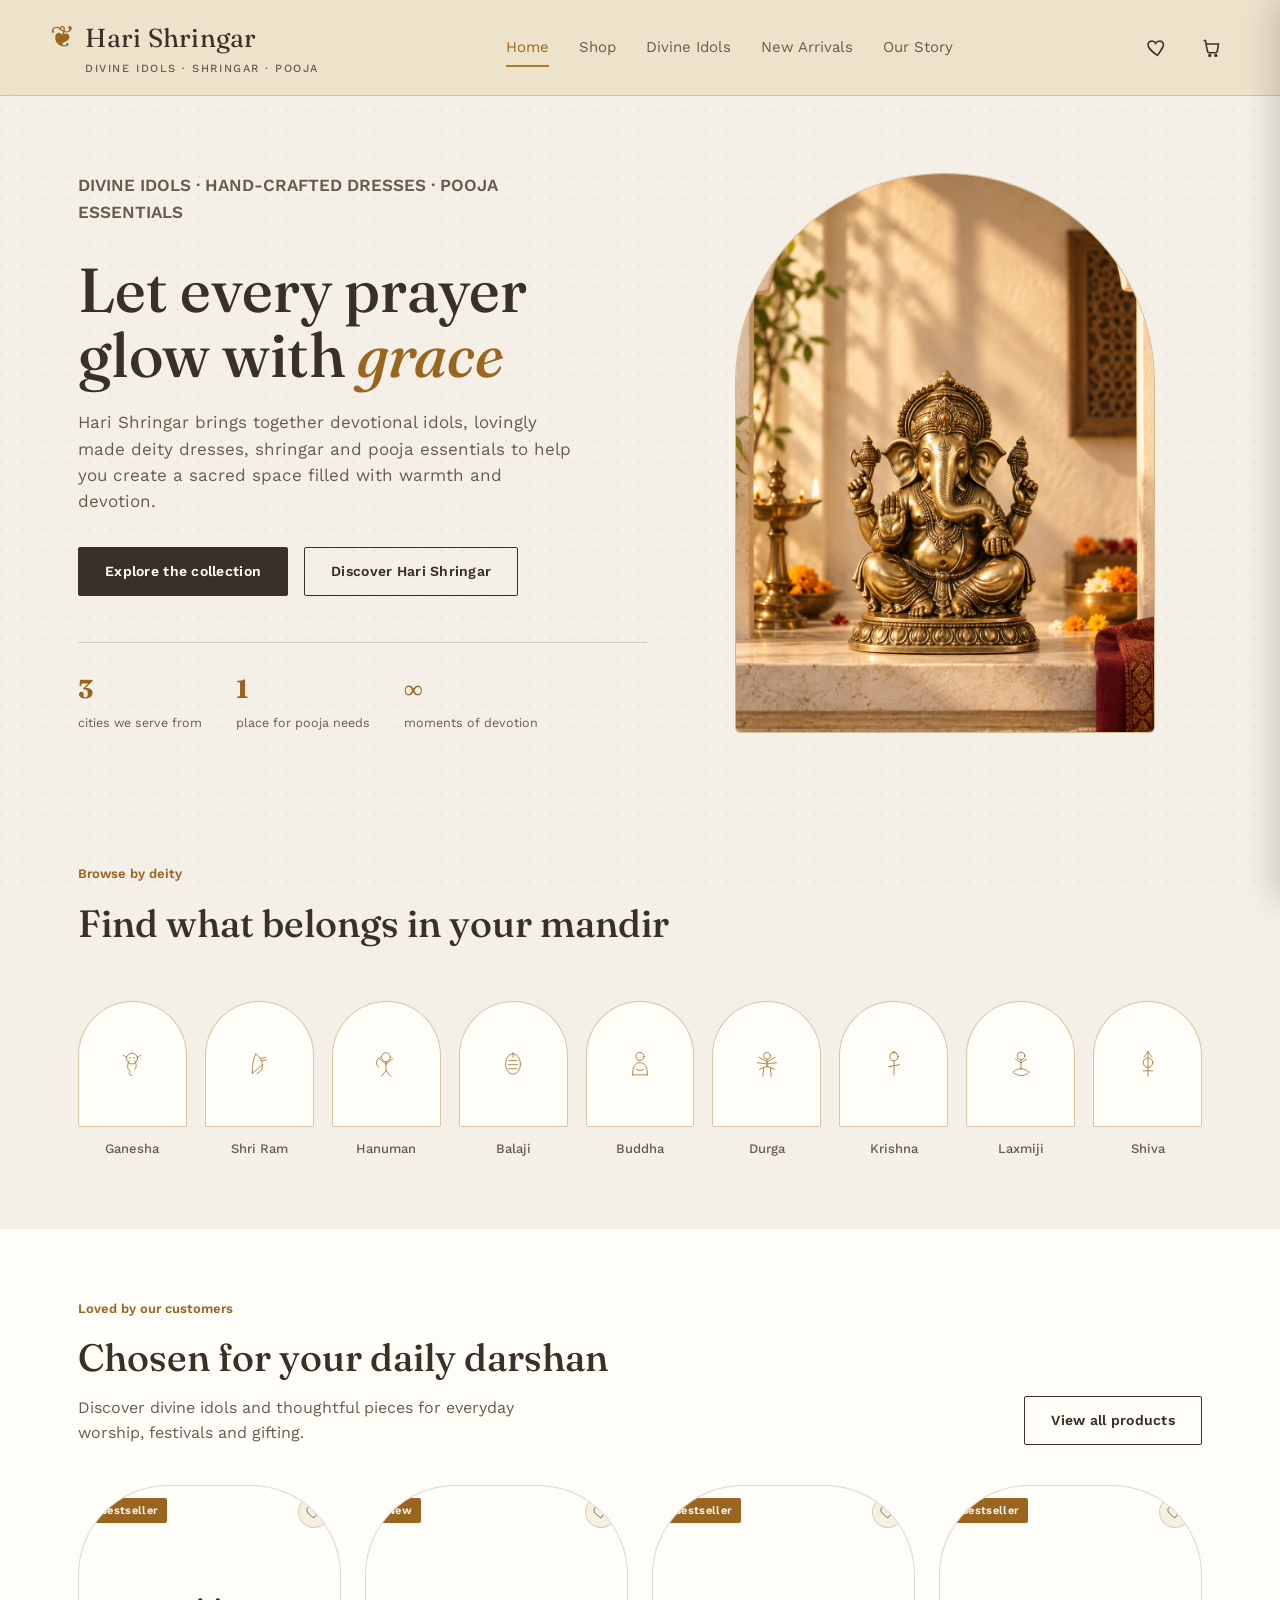
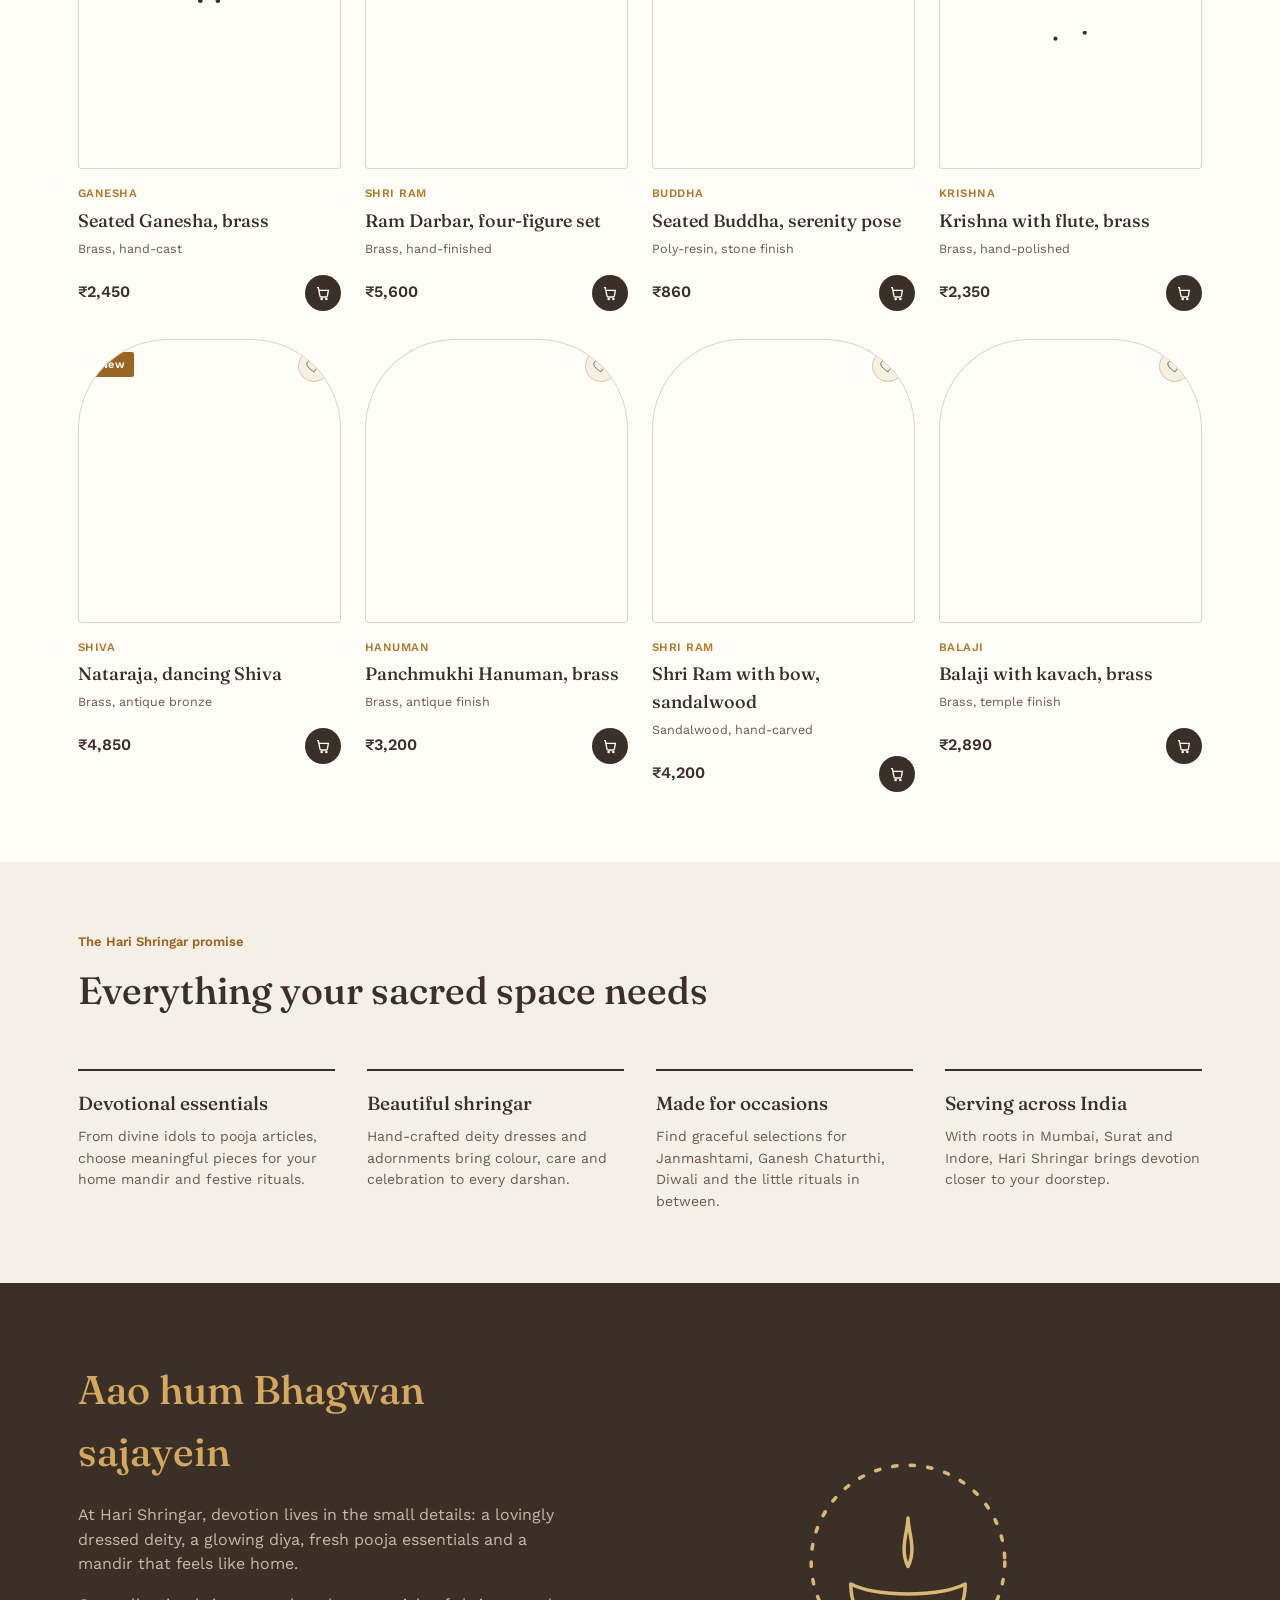
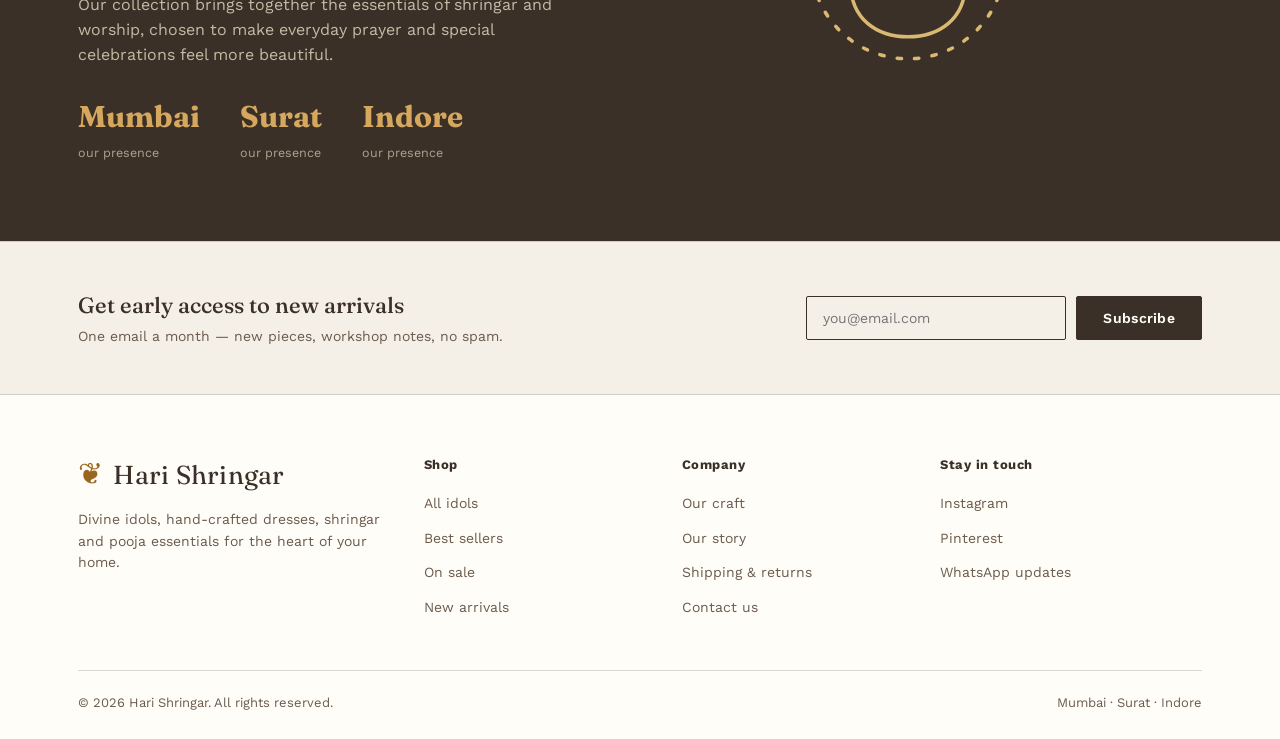
==== index.html @ 825d3992 "Launch Hari Shringar storefront" ====
<!DOCTYPE html>
<html lang="en">
<head>
<meta charset="UTF-8">
<meta name="viewport" content="width=device-width, initial-scale=1">
<title>Hari Shringar — Divine Idols, Dresses & Pooja Essentials</title>
<meta name="description" content="Hari Shringar offers divine idols, handcrafted deity dresses, shringar and pooja essentials for your sacred space.">
<link rel="preconnect" href="https://fonts.googleapis.com">
<link rel="preconnect" href="https://fonts.gstatic.com" crossorigin>
<link href="https://fonts.googleapis.com/css2?family=Fraunces:ital,opsz,wght@0,9..144,400;0,9..144,500;0,9..144,600;1,9..144,500&family=Work+Sans:wght@400;500;600&display=swap" rel="stylesheet">
<link rel="stylesheet" href="style.css">
</head>
<body>

<header class="site-header">
  <div class="wrap header-row">
    <a href="index.html" class="brand">
      <span class="brand-mark">❦</span>
      <span>Hari Shringar<small>DIVINE IDOLS · SHRINGAR · POOJA</small></span>
    </a>
    <nav class="main-nav">
      <a href="index.html" class="active">Home</a>
      <a href="shop.html">Shop</a>
      <a href="shop.html?filter=bestsellers">Divine Idols</a>
      <a href="shop.html?filter=new">New Arrivals</a>
      <a href="#story">Our Story</a>
    </nav>
    <div class="header-actions">
      <button class="icon-btn" aria-label="Wishlist">
        <svg viewBox="0 0 24 24" fill="none" stroke="currentColor" stroke-width="1.8"><path d="M12 21s-7.5-4.9-10-9.3C0.2 8 2 4.5 5.6 4.5c2 0 3.6 1.1 4.4 2.7C10.8 5.6 12.4 4.5 14.4 4.5 18 4.5 19.8 8 18 11.7 15.5 16.1 12 21 12 21z"/></svg>
      </button>
      <button class="icon-btn" id="cartBtn" aria-label="Cart">
        <svg viewBox="0 0 24 24" fill="none" stroke="currentColor" stroke-width="1.8"><path d="M3 4h2l2.4 12.4a2 2 0 0 0 2 1.6h7.2a2 2 0 0 0 2-1.6L20 8H6"/><circle cx="10" cy="21" r="1"/><circle cx="17" cy="21" r="1"/></svg>
        <span class="badge" data-cart-count>0</span>
      </button>
      <button class="nav-toggle" id="navToggle" aria-label="Menu"><span></span><span></span><span></span></button>
    </div>
  </div>
</header>

<section class="hero">
  <div class="wrap">
    <div>
      <p class="hero-eyebrow">DIVINE IDOLS · HAND-CRAFTED DRESSES · POOJA ESSENTIALS</p>
      <h1>Let every prayer glow with <em>grace</em></h1>
      <p>Hari Shringar brings together devotional idols, lovingly made deity dresses, shringar and pooja essentials to help you create a sacred space filled with warmth and devotion.</p>
      <div class="hero-cta">
        <a href="shop.html" class="btn">Explore the collection</a>
        <a href="#story" class="btn btn-outline">Discover Hari Shringar</a>
      </div>
      <div class="hero-stats">
        <div><strong>3</strong><span>cities we serve from</span></div>
        <div><strong>1</strong><span>place for pooja needs</span></div>
        <div><strong>∞</strong><span>moments of devotion</span></div>
      </div>
    </div>
    <div class="hero-art">
      <div class="arch-frame">
        <img src="assets/hari-shringar-ganesha-hero.png" alt="Handcrafted brass Ganesha idol in a sunlit prayer space">
      </div>
    </div>
  </div>
</section>

<section class="section">
  <div class="wrap">
    <div class="section-head">
      <div>
        <span class="kicker">Browse by deity</span>
        <h2>Find what belongs in your mandir</h2>
      </div>
    </div>
    <div class="cat-rail" id="catRail"></div>
  </div>
</section>

<section class="section alt">
  <div class="wrap">
    <div class="section-head">
      <div>
        <span class="kicker">Loved by our customers</span>
        <h2>Chosen for your daily darshan</h2>
        <p>Discover divine idols and thoughtful pieces for everyday worship, festivals and gifting.</p>
      </div>
      <a href="shop.html" class="btn btn-outline">View all products</a>
    </div>
    <div class="product-grid" id="featuredGrid"></div>
  </div>
</section>

<section class="section">
  <div class="wrap">
    <div class="section-head">
      <div>
        <span class="kicker">The Hari Shringar promise</span>
        <h2>Everything your sacred space needs</h2>
      </div>
    </div>
    <div class="why-grid">
      <div class="why-item">
        <h3>Devotional essentials</h3>
        <p>From divine idols to pooja articles, choose meaningful pieces for your home mandir and festive rituals.</p>
      </div>
      <div class="why-item">
        <h3>Beautiful shringar</h3>
        <p>Hand-crafted deity dresses and adornments bring colour, care and celebration to every darshan.</p>
      </div>
      <div class="why-item">
        <h3>Made for occasions</h3>
        <p>Find graceful selections for Janmashtami, Ganesh Chaturthi, Diwali and the little rituals in between.</p>
      </div>
      <div class="why-item">
        <h3>Serving across India</h3>
        <p>With roots in Mumbai, Surat and Indore, Hari Shringar brings devotion closer to your doorstep.</p>
      </div>
    </div>
  </div>
</section>

<section class="story-band" id="story">
  <div class="wrap">
    <div>
      <h2>Aao hum Bhagwan sajayein</h2>
      <p>At Hari Shringar, devotion lives in the small details: a lovingly dressed deity, a glowing diya, fresh pooja essentials and a mandir that feels like home.</p>
      <p>Our collection brings together the essentials of shringar and worship, chosen to make everyday prayer and special celebrations feel more beautiful.</p>
      <div class="story-figures">
        <div><strong>Mumbai</strong><span>our presence</span></div>
        <div><strong>Surat</strong><span>our presence</span></div>
        <div><strong>Indore</strong><span>our presence</span></div>
      </div>
    </div>
    <div class="story-art">
      <svg viewBox="0 0 100 100" fill="none" stroke="#D9B871" stroke-width="1.6" stroke-linecap="round" stroke-linejoin="round">
        <path d="M24 60 C24 76 36 84 50 84 C64 84 76 76 76 60 C64 66 36 66 24 60 Z"/>
        <path d="M50 52 C46 44 50 36 50 30 C50 36 54 44 50 52 Z"/>
        <circle cx="50" cy="50" r="44" stroke-dasharray="2 6"/>
      </svg>
    </div>
  </div>
</section>

<section class="newsletter">
  <div class="wrap">
    <div>
      <h3>Get early access to new arrivals</h3>
      <p>One email a month — new pieces, workshop notes, no spam.</p>
    </div>
    <form onsubmit="event.preventDefault(); showToast('Thanks — you are on the list.'); this.reset();">
      <input type="email" required placeholder="you@email.com">
      <button class="btn" type="submit">Subscribe</button>
    </form>
  </div>
</section>

<footer class="site-footer">
  <div class="wrap">
    <div class="footer-grid">
      <div class="footer-brand">
        <div class="brand"><span class="brand-mark">❦</span><span>Hari Shringar</span></div>
        <p>Divine idols, hand-crafted dresses, shringar and pooja essentials for the heart of your home.</p>
      </div>
      <div>
        <h4>Shop</h4>
        <ul>
          <li><a href="shop.html">All idols</a></li>
          <li><a href="shop.html?filter=bestsellers">Best sellers</a></li>
          <li><a href="shop.html?filter=sale">On sale</a></li>
          <li><a href="shop.html?filter=new">New arrivals</a></li>
        </ul>
      </div>
      <div>
        <h4>Company</h4>
        <ul>
          <li><a href="#story">Our craft</a></li>
          <li><a href="#story">Our story</a></li>
          <li><a href="#">Shipping & returns</a></li>
          <li><a href="#">Contact us</a></li>
        </ul>
      </div>
      <div>
        <h4>Stay in touch</h4>
        <ul>
          <li><a href="#">Instagram</a></li>
          <li><a href="#">Pinterest</a></li>
          <li><a href="#">WhatsApp updates</a></li>
        </ul>
      </div>
    </div>
    <div class="footer-bottom">
      <span>© 2026 Hari Shringar. All rights reserved.</span>
      <span>Mumbai · Surat · Indore</span>
    </div>
  </div>
</footer>

<div class="overlay" id="overlay"></div>
<aside class="cart-drawer" id="cartDrawer">
  <div class="cart-head">
    <h3>Your cart</h3>
    <button class="cart-close" id="cartCloseBtn">×</button>
  </div>
  <div class="cart-items" id="cartItems"></div>
  <div class="cart-foot" id="cartFoot" style="display:none;">
    <div class="cart-subtotal"><span>Subtotal</span><strong id="cartSubtotal">₹0</strong></div>
    <a href="shop.html" class="btn btn-full">Checkout</a>
  </div>
</aside>
<div class="toast" id="toast"></div>

<script src="data.js"></script>
<script src="cart.js"></script>
<script>
  document.getElementById("catRail").innerHTML = CATEGORIES.map(c => `
    <a class="cat-tile" href="shop.html?cat=${c.slug}">
      <div class="cat-arch">${iconFor(c.slug)}</div>
      <span>${c.name}</span>
    </a>`).join("");

  const featured = PRODUCTS.filter(p => p.tag === "Bestseller" || p.tag === "New").concat(
    PRODUCTS.filter(p => !p.tag)
  ).slice(0, 8);

  document.getElementById("featuredGrid").innerHTML = featured.map(p => `
    <div class="product-card">
      <div class="product-media">
        ${p.tag ? `<span class="product-tag">${p.tag}</span>` : ""}
        <button class="wish-btn" onclick="toggleWishlist(${p.id}, this)">
          <svg viewBox="0 0 24 24"><path d="M12 21s-7.5-4.9-10-9.3C0.2 8 2 4.5 5.6 4.5c2 0 3.6 1.1 4.4 2.7C10.8 5.6 12.4 4.5 14.4 4.5 18 4.5 19.8 8 18 11.7 15.5 16.1 12 21 12 21z"/></svg>
        </button>
        ${iconFor(p.cat)}
      </div>
      <div class="product-info">
        <span class="product-cat">${catName(p.cat)}</span>
        <h3 class="product-title">${p.name}</h3>
        <span class="product-material">${p.material}</span>
        <div class="product-bottom">
          <div><span class="price-now">${formatINR(p.price)}</span>${p.old ? `<span class="price-old">${formatINR(p.old)}</span>` : ""}</div>
          <button class="add-btn" onclick="addToCart(${p.id})" aria-label="Add to cart">
            <svg viewBox="0 0 24 24" fill="none" stroke="currentColor" stroke-width="2"><path d="M3 4h2l2.4 12.4a2 2 0 0 0 2 1.6h7.2a2 2 0 0 0 2-1.6L20 8H6"/><circle cx="10" cy="21" r="1"/><circle cx="17" cy="21" r="1"/></svg>
          </button>
        </div>
      </div>
    </div>`).join("");
</script>
</body>
</html>
---- style.css ----
/* ============================================================
   Hari Shringar — Divine Idols, Shringar & Pooja Essentials
   Design tokens
   ============================================================ */
:root{
  --ivory: #F4EFE7;
  --ivory-card: #FFFDF8;
  --ink: #3B3027;
  --ink-soft: #6B5B4D;
  --oxblood: #9A651F;
  --oxblood-dark: #704612;
  --gold: #B17A2A;
  --gold-light: #D5A85E;
  --line: rgba(36,21,18,0.16);
  --line-gold: rgba(173,128,56,0.45);

  --font-display: "Fraunces", "Iowan Old Style", serif;
  --font-body: "Work Sans", "Segoe UI", sans-serif;

  --container: 1180px;
}

*{ box-sizing: border-box; }
html{ scroll-behavior: smooth; }

body{
  margin:0;
  background: var(--ivory);
  color: var(--ink);
  font-family: var(--font-body);
  font-size: 16px;
  line-height: 1.55;
  -webkit-font-smoothing: antialiased;
}

img{ max-width:100%; display:block; }
a{ color: inherit; text-decoration:none; }
ul{ list-style:none; margin:0; padding:0; }
button{ font-family: inherit; cursor:pointer; }

.wrap{
  max-width: var(--container);
  margin: 0 auto;
  padding: 0 28px;
}

/* ---------- texture ---------- */
body::before{
  content:"";
  position:fixed; inset:0;
  pointer-events:none;
  opacity:0.05;
  z-index:0;
  background-image: radial-gradient(circle at 1px 1px, var(--ink) 1px, transparent 0);
  background-size: 22px 22px;
}

/* ============================================================
   Header
   ============================================================ */
.site-header{
  position: sticky; top:0; z-index:50;
  background: rgba(236,225,200,0.92);
  backdrop-filter: blur(6px);
  border-bottom: 1px solid var(--line);
}
.header-row{
  display:flex; align-items:center; justify-content:space-between;
  padding: 18px 0;
  gap: 24px;
}
.brand{
  display:flex; align-items:baseline; gap:10px;
  font-family: var(--font-display);
  font-size: 26px;
  letter-spacing: 0.01em;
}
.brand .brand-mark{
  color: var(--oxblood);
  font-size: 30px;
  line-height: 1;
}
.brand small{
  font-family: var(--font-body);
  font-size: 11px;
  letter-spacing: 0.14em;
  color: var(--ink-soft);
  font-weight: 500;
  display:block;
  margin-top: 2px;
}

.main-nav{ display:flex; gap: 30px; }
.main-nav a{
  font-size: 15px;
  color: var(--ink-soft);
  position:relative;
  padding: 4px 0;
  transition: color .2s ease;
}
.main-nav a:hover, .main-nav a.active{ color: var(--oxblood); }
.main-nav a.active::after{
  content:"";
  position:absolute; left:0; right:0; bottom:-4px;
  height:2px; background: var(--gold);
}

.header-actions{ display:flex; align-items:center; gap: 18px; }
.icon-btn{
  background:none; border:none; color:var(--ink);
  display:flex; align-items:center; justify-content:center;
  width:36px; height:36px; position:relative;
}
.icon-btn svg{ width:21px; height:21px; }
.badge{
  position:absolute; top:-2px; right:-4px;
  background: var(--oxblood); color: var(--ivory-card);
  font-size: 10px; font-weight:600;
  min-width:16px; height:16px; border-radius:50%;
  display:flex; align-items:center; justify-content:center;
  padding: 0 3px;
}

.nav-toggle{ display:none; background:none; border:1px solid var(--line); border-radius:4px; width:38px; height:34px; }
.nav-toggle span{ display:block; width:18px; height:2px; background:var(--ink); margin:4px auto; }

/* ============================================================
   Buttons
   ============================================================ */
.btn{
  display:inline-flex; align-items:center; gap:10px;
  padding: 13px 26px;
  font-size: 14px; font-weight:600;
  letter-spacing: 0.02em;
  border: 1px solid var(--ink);
  background: var(--ink);
  color: var(--ivory-card);
  border-radius: 2px;
  transition: transform .18s ease, background .2s ease, color .2s ease, border-color .2s ease;
}
.btn:hover{ background: var(--oxblood); border-color: var(--oxblood); transform: translateY(-1px); }
.btn.btn-outline{
  background: transparent; color: var(--ink); border-color: var(--ink);
}
.btn.btn-outline:hover{ background: var(--ink); color: var(--ivory-card); }
.btn.btn-gold{
  background: var(--oxblood); border-color: var(--oxblood); color: var(--ivory-card);
}
.btn.btn-gold:hover{ background: var(--oxblood-dark); border-color: var(--oxblood-dark); }
.btn.btn-small{ padding: 9px 16px; font-size: 12.5px; }
.btn.btn-full{ width:100%; justify-content:center; }

/* ============================================================
   Hero
   ============================================================ */
.hero{
  position:relative;
  padding: 76px 0 60px;
  overflow:hidden;
}
.hero .wrap{
  display:grid;
  grid-template-columns: 1.05fr 0.95fr;
  gap: 40px;
  align-items:center;
}
.hero-eyebrow{
  font-family: var(--font-body);
  font-size: 13px;
  color: var(--oxblood);
  font-weight:600;
  margin: 0 0 18px;
}
.hero h1{
  font-family: var(--font-display);
  font-size: clamp(38px, 5vw, 62px);
  line-height: 1.05;
  font-weight: 500;
  margin: 0 0 22px;
  max-width: 13ch;
}
.hero h1 em{
  font-style: italic;
  color: var(--oxblood);
}
.hero p{
  max-width: 46ch;
  color: var(--ink-soft);
  font-size: 17px;
  margin: 0 0 32px;
}
.hero-cta{ display:flex; gap:16px; align-items:center; flex-wrap:wrap; }
.hero-stats{
  display:flex; gap: 34px;
  margin-top: 46px;
  padding-top: 26px;
  border-top: 1px solid var(--line);
}
.hero-stats div strong{
  display:block; font-family: var(--font-display); font-size:26px; color:var(--oxblood);
}
.hero-stats div span{ font-size: 12.5px; color: var(--ink-soft); }

.hero-art{ position:relative; display:flex; justify-content:center; }
.arch-frame{
  width: 100%; max-width: 420px;
  aspect-ratio: 3/4;
  border-radius: 220px 220px 6px 6px;
  border: 1px solid var(--line-gold);
  background: linear-gradient(180deg, #F6EEDC 0%, #EEDFBF 100%);
  display:flex; align-items:flex-end; justify-content:center;
  padding: 0;
  position:relative;
  overflow:hidden;
}
.arch-frame img{ width:100%; height:100%; object-fit:cover; object-position:center; }

/* ============================================================
   Section heading
   ============================================================ */
.section{ padding: 70px 0; }
.section.alt{ background: var(--ivory-card); }
.section-head{
  display:flex; justify-content:space-between; align-items:flex-end;
  gap: 24px; margin-bottom: 40px;
}
.section-head h2{
  font-family: var(--font-display);
  font-size: clamp(28px, 3vw, 38px);
  font-weight:500;
  margin: 0 0 8px;
}
.section-head p{ color: var(--ink-soft); margin:0; max-width: 46ch; }
.section-head .kicker{
  font-size:13px; color:var(--oxblood); font-weight:600; margin-bottom:10px; display:block;
}

/* ============================================================
   Category rail
   ============================================================ */
.cat-rail{
  display:grid;
  grid-template-columns: repeat(9, minmax(96px,1fr));
  gap: 18px;
}
.cat-tile{
  display:flex; flex-direction:column; align-items:center; gap:12px;
  text-align:center;
}
.cat-tile .cat-arch{
  width:100%; aspect-ratio: 1/1.15;
  border-radius: 100px 100px 4px 4px;
  background: var(--ivory-card);
  border: 1px solid var(--line-gold);
  display:flex; align-items:center; justify-content:center;
  transition: border-color .2s ease, transform .2s ease;
}
.cat-tile svg{ width:34px; height:34px; stroke: var(--oxblood); }
.cat-tile:hover .cat-arch{ border-color: var(--oxblood); transform: translateY(-3px); }
.cat-tile span{ font-size: 13px; color: var(--ink-soft); font-weight:500; }

/* ============================================================
   Product grid & cards
   ============================================================ */
.product-grid{
  display:grid;
  grid-template-columns: repeat(4, 1fr);
  gap: 28px 24px;
}
.product-card{
  position:relative;
  display:flex; flex-direction:column;
}
.product-media{
  position:relative;
  aspect-ratio: 1/1.08;
  background: var(--ivory-card);
  border: 1px solid var(--line);
  border-radius: 90px 90px 4px 4px;
  display:flex; align-items:center; justify-content:center;
  overflow:hidden;
  margin-bottom: 16px;
}
.product-media svg{ width:56%; height:56%; }
.product-tag{
  position:absolute; top:12px; left:12px;
  background: var(--oxblood); color: var(--ivory-card);
  font-size: 11px; font-weight:600; letter-spacing:.03em;
  padding: 4px 9px; border-radius:2px;
}
.wish-btn{
  position:absolute; top:10px; right:10px;
  width:32px; height:32px; border-radius:50%;
  background: rgba(246,239,222,0.92);
  border:1px solid var(--line);
  display:flex; align-items:center; justify-content:center;
}
.wish-btn svg{ width:16px; height:16px; stroke:var(--ink); fill:none; transition: fill .2s ease, stroke .2s ease; }
.wish-btn.active svg{ fill: var(--oxblood); stroke: var(--oxblood); }

.product-info{ display:flex; flex-direction:column; gap:4px; flex:1; }
.product-cat{ font-size:11.5px; color: var(--gold); font-weight:600; letter-spacing:.04em; text-transform:uppercase; }
.product-title{ font-family: var(--font-display); font-size:18px; font-weight:500; margin:0; }
.product-material{ font-size: 12.5px; color: var(--ink-soft); }
.product-bottom{
  display:flex; align-items:center; justify-content:space-between;
  margin-top: 12px;
}
.price-now{ font-weight:600; font-size:16px; }
.price-old{ text-decoration: line-through; color: var(--ink-soft); font-size:13px; margin-left:6px; }
.add-btn{
  width:36px; height:36px; border-radius:50%;
  background: var(--ink); color: var(--ivory-card);
  display:flex; align-items:center; justify-content:center;
  border:none; transition: background .2s ease, transform .15s ease;
}
.add-btn svg{ width:16px; height:16px; }
.add-btn:hover{ background: var(--oxblood); transform: scale(1.06); }

.grid-actions{ text-align:center; margin-top: 44px; }

/* ============================================================
   Why choose us
   ============================================================ */
.why-grid{
  display:grid; grid-template-columns: repeat(4,1fr); gap: 32px;
}
.why-item{ border-top: 2px solid var(--ink); padding-top: 18px; }
.why-item h3{
  font-family: var(--font-display); font-size:19px; font-weight:500; margin: 0 0 8px;
}
.why-item p{ color: var(--ink-soft); font-size: 14px; margin:0; }

/* ============================================================
   Craft story band
   ============================================================ */
.story-band{
  background: var(--ink); color: var(--ivory-card);
  padding: 76px 0;
}
.story-band .wrap{
  display:grid; grid-template-columns: 0.9fr 1.1fr; gap: 56px; align-items:center;
}
.story-band h2{
  font-family: var(--font-display); font-weight:500;
  font-size: clamp(28px,3.4vw,40px);
  margin: 0 0 20px;
  color: var(--gold-light);
}
.story-band p{ color: rgba(236,225,200,0.78); margin:0 0 16px; max-width: 52ch; }
.story-figures{ display:flex; gap: 40px; margin-top: 26px; }
.story-figures div strong{ display:block; font-family: var(--font-display); font-size: 30px; color: var(--gold-light); }
.story-figures div span{ font-size:12.5px; color: rgba(236,225,200,0.65); }
.story-art{ display:flex; justify-content:center; }
.story-art svg{ width: 220px; height:220px; }

/* ============================================================
   Newsletter
   ============================================================ */
.newsletter{
  border-top: 1px solid var(--line);
  border-bottom: 1px solid var(--line);
  padding: 46px 0;
}
.newsletter .wrap{
  display:flex; align-items:center; justify-content:space-between; gap: 30px; flex-wrap:wrap;
}
.newsletter h3{ font-family: var(--font-display); font-size:22px; font-weight:500; margin:0 0 4px; }
.newsletter p{ margin:0; color:var(--ink-soft); font-size:14px; }
.newsletter form{ display:flex; gap:10px; }
.newsletter input{
  padding: 12px 16px; border:1px solid var(--ink); background:transparent;
  min-width: 260px; font-family: inherit; font-size:14px; border-radius:2px;
}

/* ============================================================
   Footer
   ============================================================ */
.site-footer{ background: var(--ivory-card); padding: 60px 0 26px; }
.footer-grid{
  display:grid; grid-template-columns: 1.4fr 1fr 1fr 1.2fr; gap: 40px;
  padding-bottom: 40px; border-bottom:1px solid var(--line);
}
.footer-grid h4{ font-size:13px; letter-spacing:.04em; margin: 0 0 16px; color: var(--ink); }
.footer-grid ul li{ margin-bottom:10px; }
.footer-grid ul a{ font-size: 14px; color: var(--ink-soft); }
.footer-grid ul a:hover{ color: var(--oxblood); }
.footer-brand p{ color: var(--ink-soft); font-size:14px; max-width:34ch; margin: 14px 0 0; }
.footer-bottom{
  display:flex; justify-content:space-between; padding-top: 22px; font-size:13px; color: var(--ink-soft);
  flex-wrap:wrap; gap:10px;
}

/* ============================================================
   Cart drawer
   ============================================================ */
.overlay{
  position:fixed; inset:0; background: rgba(36,21,18,0.45);
  opacity:0; pointer-events:none; transition: opacity .25s ease; z-index:90;
}
.overlay.open{ opacity:1; pointer-events:auto; }

.cart-drawer{
  position:fixed; top:0; right:0; bottom:0;
  width: 400px; max-width: 92vw;
  background: var(--ivory);
  z-index: 95;
  display:flex; flex-direction:column;
  transform: translateX(100%);
  transition: transform .3s ease;
  box-shadow: -8px 0 30px rgba(0,0,0,0.15);
}
.cart-drawer.open{ transform: translateX(0); }
.cart-head{
  display:flex; align-items:center; justify-content:space-between;
  padding: 22px 24px; border-bottom:1px solid var(--line);
}
.cart-head h3{ font-family:var(--font-display); font-weight:500; font-size:20px; margin:0; }
.cart-close{ background:none; border:none; font-size:22px; line-height:1; color:var(--ink); }
.cart-items{ flex:1; overflow-y:auto; padding: 10px 24px; }
.cart-item{
  display:flex; gap:14px; padding: 16px 0; border-bottom:1px solid var(--line);
}
.cart-item .thumb{
  width:64px; height:64px; border-radius: 40px 40px 3px 3px; background: var(--ivory-card);
  border:1px solid var(--line); display:flex; align-items:center; justify-content:center; flex-shrink:0;
}
.cart-item .thumb svg{ width:60%; height:60%; }
.cart-item-info{ flex:1; display:flex; flex-direction:column; gap:4px; }
.cart-item-info .name{ font-size:14px; font-weight:600; }
.cart-item-info .meta{ font-size:12px; color: var(--ink-soft); }
.qty-row{ display:flex; align-items:center; gap:10px; margin-top:4px; }
.qty-row button{
  width:22px; height:22px; border:1px solid var(--line); background:none; border-radius:2px; font-size:13px;
}
.qty-row .remove{ border:none; color: var(--oxblood); font-size:12px; margin-left:auto; text-decoration:underline; }
.cart-empty{ padding: 50px 0; text-align:center; color: var(--ink-soft); font-size:14px; }
.cart-foot{ padding: 20px 24px 26px; border-top:1px solid var(--line); }
.cart-subtotal{ display:flex; justify-content:space-between; font-size:15px; margin-bottom:16px; }
.cart-subtotal strong{ font-family: var(--font-display); font-size:19px; }

.toast{
  position:fixed; bottom:26px; left:50%; transform:translateX(-50%) translateY(20px);
  background: var(--ink); color: var(--ivory-card);
  padding: 13px 22px; border-radius:3px; font-size:14px;
  opacity:0; pointer-events:none; transition: opacity .25s ease, transform .25s ease;
  z-index: 120;
}
.toast.show{ opacity:1; transform:translateX(-50%) translateY(0); }

/* ============================================================
   Shop page specific
   ============================================================ */
.shop-header{ padding: 46px 0 30px; border-bottom:1px solid var(--line); }
.shop-header .kicker{ font-size:13px; color:var(--oxblood); font-weight:600; }
.shop-header h1{ font-family: var(--font-display); font-size: clamp(30px,4vw,44px); font-weight:500; margin:8px 0 0; }

.shop-layout{ display:grid; grid-template-columns: 240px 1fr; gap: 40px; padding: 44px 0 80px; }
.filter-block{ margin-bottom: 32px; }
.filter-block h4{ font-family:var(--font-display); font-size:16px; font-weight:500; margin:0 0 14px; }
.filter-option{
  display:flex; align-items:center; justify-content:space-between;
  font-size:14px; color: var(--ink-soft); padding: 7px 0; cursor:pointer;
}
.filter-option input{ accent-color: var(--oxblood); margin-right:8px; }
.filter-option .count{ color: var(--gold); font-size:12px; }
.price-slider{ width:100%; accent-color: var(--oxblood); }

.shop-toolbar{
  display:flex; justify-content:space-between; align-items:center;
  margin-bottom: 26px; flex-wrap:wrap; gap:12px;
}
.shop-toolbar select{
  padding:9px 14px; border:1px solid var(--line); background: var(--ivory-card); font-family:inherit; font-size:13px;
}
.result-count{ font-size:13.5px; color: var(--ink-soft); }

.shop-product-grid{
  display:grid; grid-template-columns: repeat(3,1fr); gap: 28px 22px;
}

/* ============================================================
   Responsive
   ============================================================ */
@media (max-width: 980px){
  .main-nav{ display:none; }
  .nav-toggle{ display:block; }
  .hero .wrap{ grid-template-columns:1fr; }
  .hero-art{ order:-1; }
  .cat-rail{ grid-template-columns: repeat(4,1fr); }
  .product-grid{ grid-template-columns: repeat(2,1fr); }
  .why-grid{ grid-template-columns: repeat(2,1fr); }
  .story-band .wrap{ grid-template-columns:1fr; }
  .story-art{ order:-1; }
  .footer-grid{ grid-template-columns: 1fr 1fr; }
  .shop-layout{ grid-template-columns:1fr; }
  .shop-product-grid{ grid-template-columns: repeat(2,1fr); }
}
@media (max-width:560px){
  .cat-rail{ grid-template-columns: repeat(3,1fr); }
  .product-grid, .shop-product-grid{ grid-template-columns: 1fr 1fr; }
  .newsletter .wrap{ flex-direction:column; align-items:flex-start; }
  .newsletter input{ min-width:0; flex:1; }
}
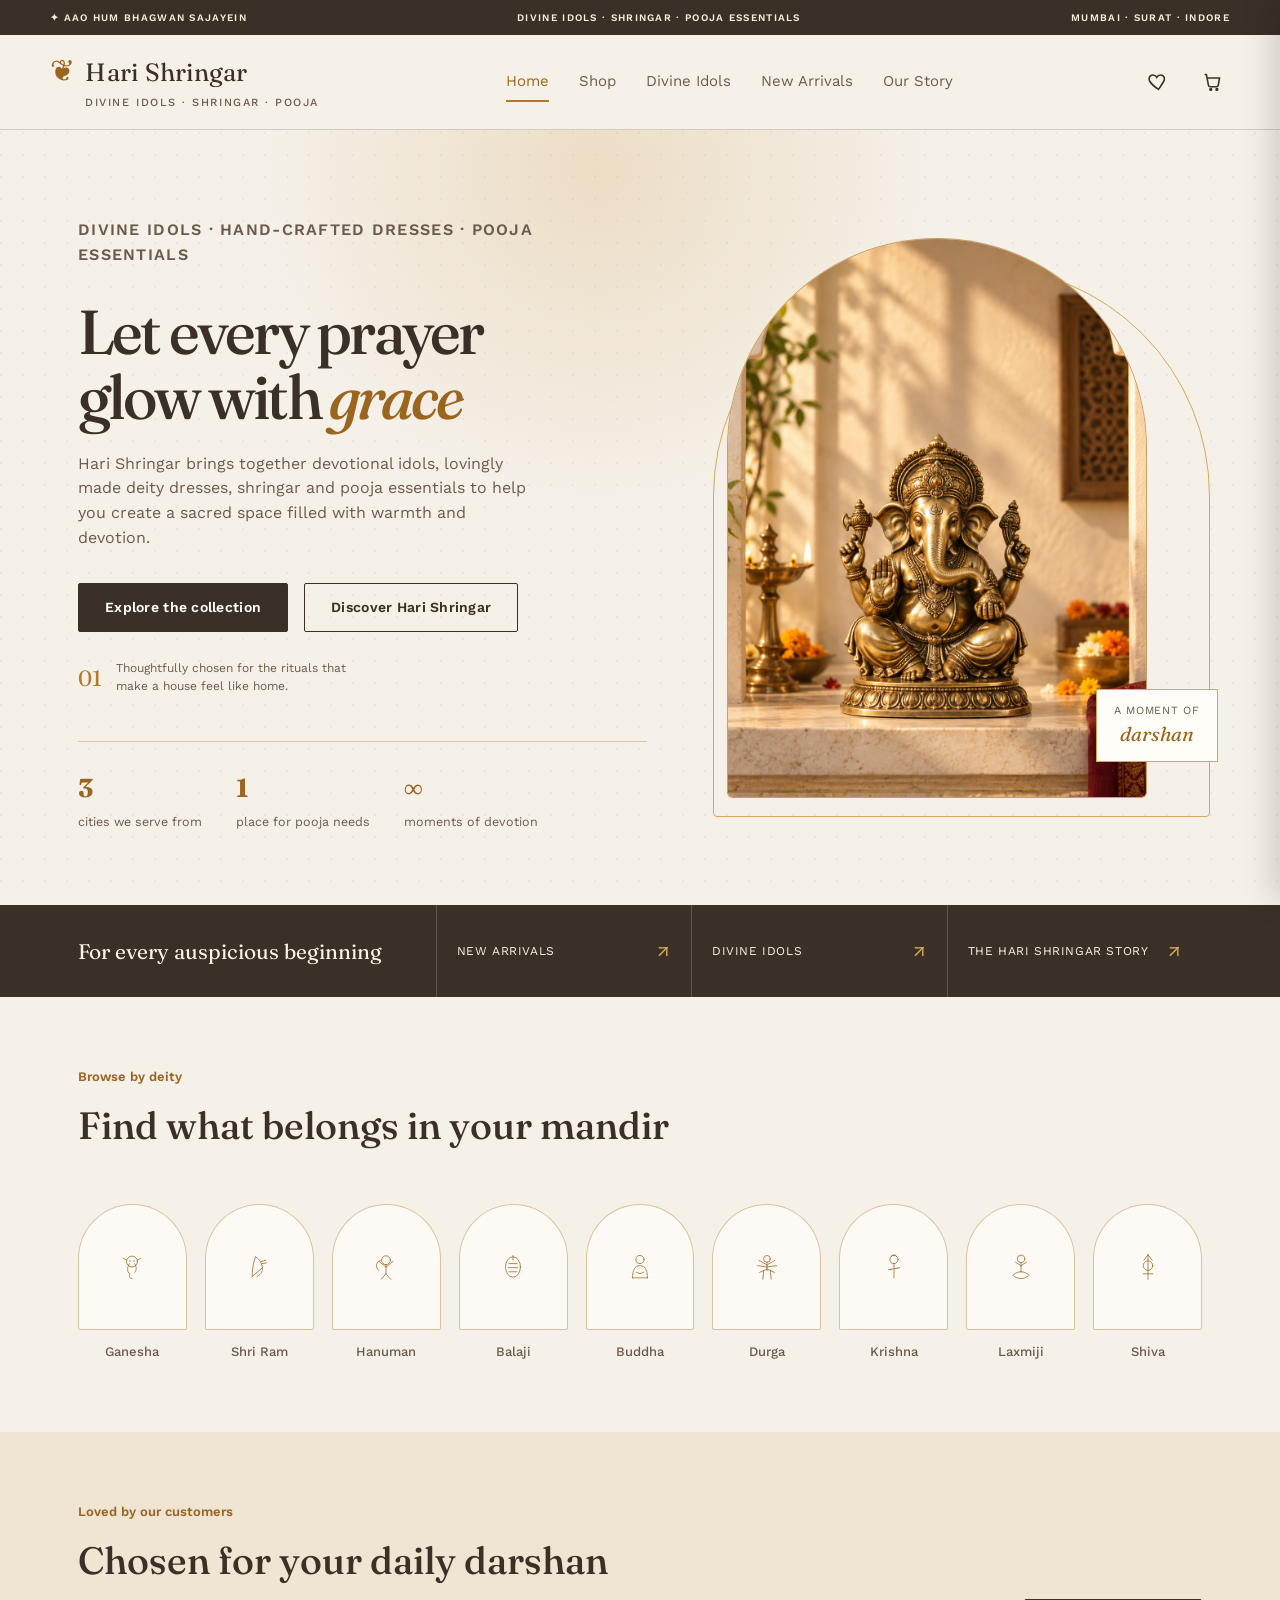
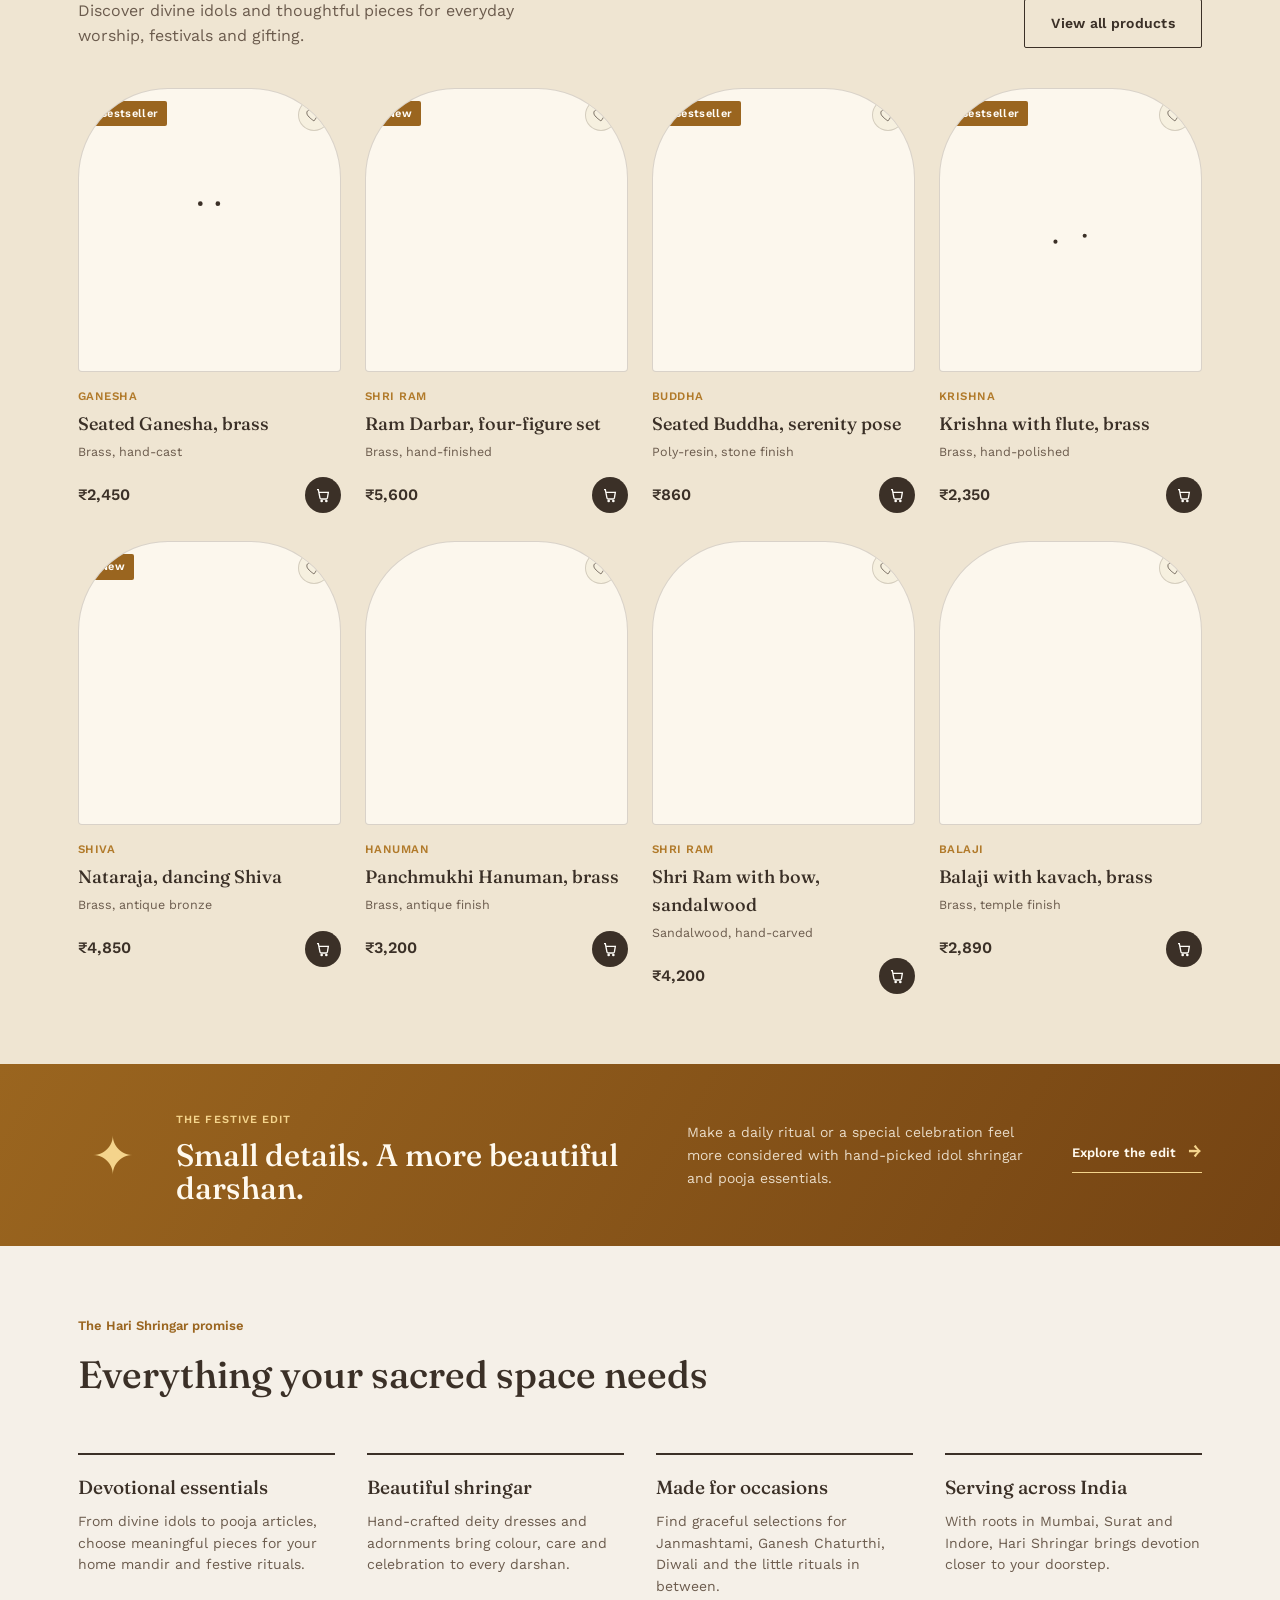
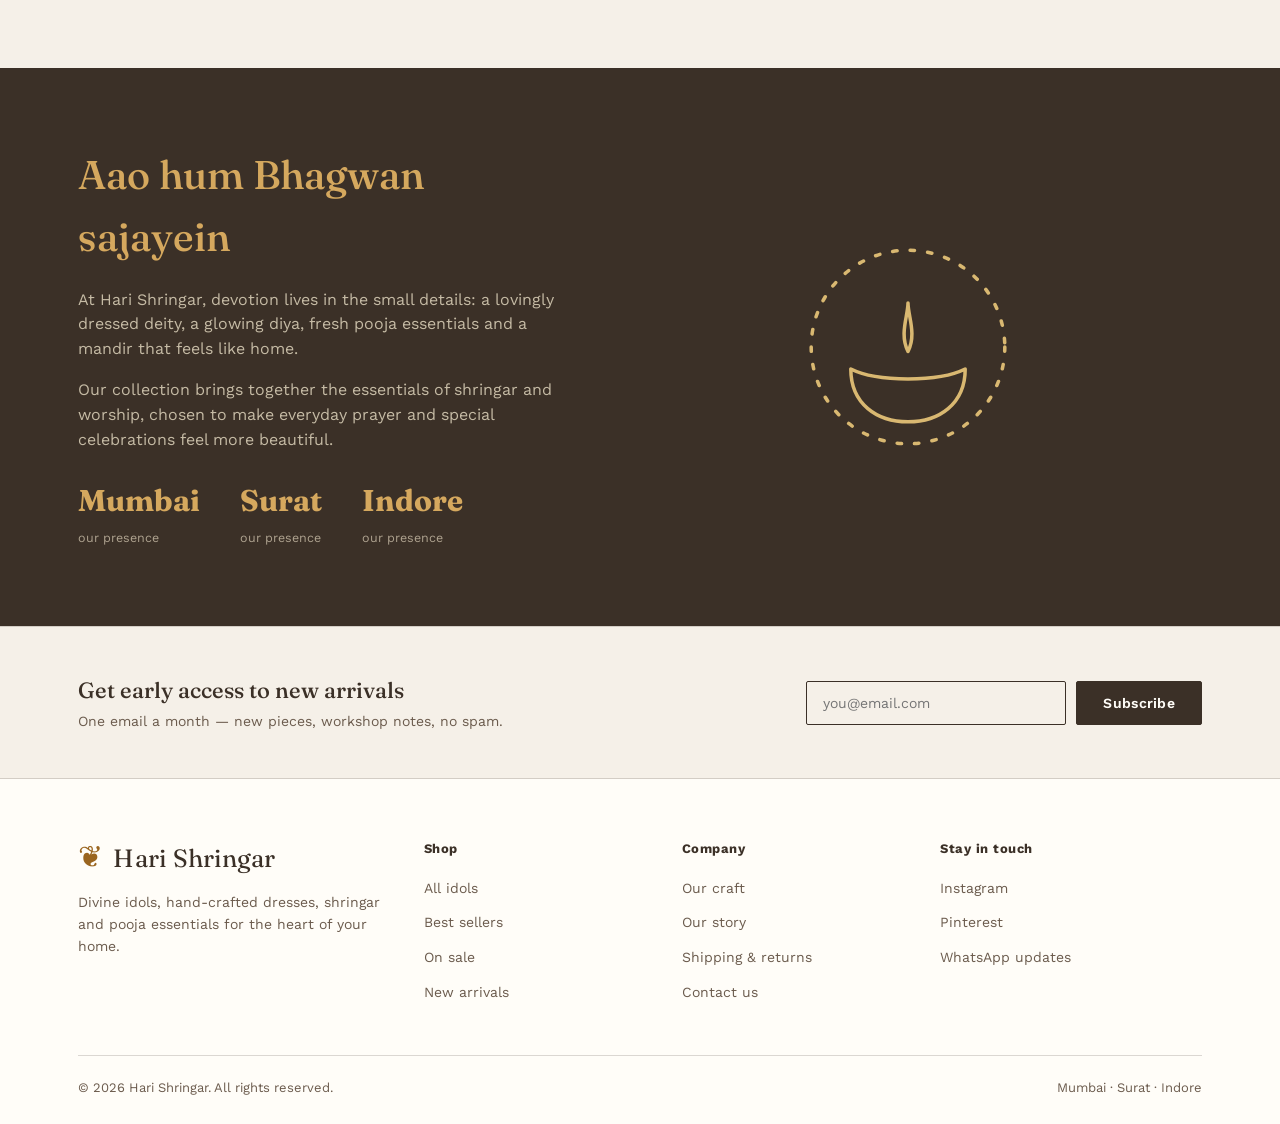
==== commit 07fa9a28: "Redesign storefront experience" ====
--- a/index.html
+++ b/index.html
@@ -12,6 +12,11 @@
 </head>
 <body>
 
+<div class="announcement" role="status">
+  <span>✦ Aao hum Bhagwan sajayein</span>
+  <span>Divine idols · Shringar · Pooja essentials</span>
+  <span>Mumbai · Surat · Indore</span>
+</div>
 <header class="site-header">
   <div class="wrap header-row">
     <a href="index.html" class="brand">
@@ -48,6 +53,7 @@
         <a href="shop.html" class="btn">Explore the collection</a>
         <a href="#story" class="btn btn-outline">Discover Hari Shringar</a>
       </div>
+      <div class="hero-promise"><span>01</span><p>Thoughtfully chosen for the rituals that make a house feel like home.</p></div>
       <div class="hero-stats">
         <div><strong>3</strong><span>cities we serve from</span></div>
         <div><strong>1</strong><span>place for pooja needs</span></div>
@@ -58,7 +64,17 @@
       <div class="arch-frame">
         <img src="assets/hari-shringar-ganesha-hero.png" alt="Handcrafted brass Ganesha idol in a sunlit prayer space">
       </div>
-    </div>
+      <span class="hero-art-label">A moment of<br><em>darshan</em></span>
+    </div>
+  </div>
+</section>
+
+<section class="ritual-strip" aria-label="Hari Shringar collections">
+  <div class="wrap">
+    <p>For every auspicious beginning</p>
+    <a href="shop.html?filter=new">New arrivals <span>↗</span></a>
+    <a href="shop.html?filter=bestsellers">Divine idols <span>↗</span></a>
+    <a href="#story">The Hari Shringar story <span>↗</span></a>
   </div>
 </section>
 
@@ -85,6 +101,18 @@
       <a href="shop.html" class="btn btn-outline">View all products</a>
     </div>
     <div class="product-grid" id="featuredGrid"></div>
+  </div>
+</section>
+
+<section class="occasion-band">
+  <div class="wrap">
+    <span class="occasion-symbol">✦</span>
+    <div>
+      <span class="kicker">The festive edit</span>
+      <h2>Small details. A more beautiful darshan.</h2>
+    </div>
+    <p>Make a daily ritual or a special celebration feel more considered with hand-picked idol shringar and pooja essentials.</p>
+    <a href="shop.html" class="text-link">Explore the edit <span>→</span></a>
   </div>
 </section>
 
--- a/style.css
+++ b/style.css
@@ -25,7 +25,7 @@
 
 body{
   margin:0;
-  background: var(--ivory);
+  background: #f5f0e8;
   color: var(--ink);
   font-family: var(--font-body);
   font-size: 16px;
@@ -42,6 +42,21 @@
   max-width: var(--container);
   margin: 0 auto;
   padding: 0 28px;
+}
+
+.announcement{
+  background: var(--ink);
+  color: #f8efde;
+  min-height: 35px;
+  display:flex;
+  align-items:center;
+  justify-content:space-between;
+  gap:18px;
+  padding:8px max(28px, calc((100vw - var(--container))/2));
+  font-size:10px;
+  font-weight:600;
+  letter-spacing:.13em;
+  text-transform:uppercase;
 }
 
 /* ---------- texture ---------- */
@@ -60,8 +75,8 @@
    ============================================================ */
 .site-header{
   position: sticky; top:0; z-index:50;
-  background: rgba(236,225,200,0.92);
-  backdrop-filter: blur(6px);
+  background: rgba(245,240,232,0.9);
+  backdrop-filter: blur(12px);
   border-bottom: 1px solid var(--line);
 }
 .header-row{
@@ -72,7 +87,7 @@
 .brand{
   display:flex; align-items:baseline; gap:10px;
   font-family: var(--font-display);
-  font-size: 26px;
+  font-size: 25px;
   letter-spacing: 0.01em;
 }
 .brand .brand-mark{
@@ -155,8 +170,20 @@
    ============================================================ */
 .hero{
   position:relative;
-  padding: 76px 0 60px;
+  padding: 88px 0 72px;
   overflow:hidden;
+  isolation:isolate;
+}
+.hero::before{
+  content:"";
+  position:absolute;
+  width:680px;
+  height:680px;
+  border-radius:50%;
+  background:radial-gradient(circle, rgba(213,168,94,.25), rgba(213,168,94,0) 68%);
+  top:-300px;
+  left:20%;
+  z-index:-1;
 }
 .hero .wrap{
   display:grid;
@@ -169,7 +196,8 @@
   font-size: 13px;
   color: var(--oxblood);
   font-weight:600;
-  margin: 0 0 18px;
+  margin: 0 0 20px;
+  letter-spacing:.08em;
 }
 .hero h1{
   font-family: var(--font-display);
@@ -177,7 +205,8 @@
   line-height: 1.05;
   font-weight: 500;
   margin: 0 0 22px;
-  max-width: 13ch;
+  max-width: 12ch;
+  letter-spacing:-.045em;
 }
 .hero h1 em{
   font-style: italic;
@@ -186,7 +215,7 @@
 .hero p{
   max-width: 46ch;
   color: var(--ink-soft);
-  font-size: 17px;
+  font-size: 16px;
   margin: 0 0 32px;
 }
 .hero-cta{ display:flex; gap:16px; align-items:center; flex-wrap:wrap; }
@@ -194,32 +223,66 @@
   display:flex; gap: 34px;
   margin-top: 46px;
   padding-top: 26px;
-  border-top: 1px solid var(--line);
+  border-top: 1px solid rgba(177,122,42,.35);
 }
 .hero-stats div strong{
   display:block; font-family: var(--font-display); font-size:26px; color:var(--oxblood);
 }
 .hero-stats div span{ font-size: 12.5px; color: var(--ink-soft); }
 
-.hero-art{ position:relative; display:flex; justify-content:center; }
+.hero-promise{ display:flex; align-items:center; gap:14px; margin-top:28px; }
+.hero-promise span{ color:var(--gold); font-family:var(--font-display); font-size:22px; }
+.hero-promise p{ font-size:12px; line-height:1.45; margin:0; max-width:34ch; }
+
+.hero-art{ position:relative; display:flex; justify-content:center; padding:0 16px 16px 0; }
+.hero-art::before{
+  content:"";
+  position:absolute;
+  inset:28px -8px -3px 26px;
+  border:1px solid var(--gold-light);
+  border-radius:230px 230px 4px 4px;
+  z-index:-1;
+}
 .arch-frame{
   width: 100%; max-width: 420px;
   aspect-ratio: 3/4;
   border-radius: 220px 220px 6px 6px;
-  border: 1px solid var(--line-gold);
-  background: linear-gradient(180deg, #F6EEDC 0%, #EEDFBF 100%);
+  border: 1px solid rgba(177,122,42,.6);
+  background: #ead9b9;
   display:flex; align-items:flex-end; justify-content:center;
   padding: 0;
   position:relative;
   overflow:hidden;
 }
 .arch-frame img{ width:100%; height:100%; object-fit:cover; object-position:center; }
+.hero-art-label{
+  position:absolute;
+  right:-16px;
+  bottom:52px;
+  background:var(--ivory-card);
+  border:1px solid var(--gold-light);
+  padding:13px 17px;
+  text-align:center;
+  color:var(--ink-soft);
+  font-size:11px;
+  letter-spacing:.07em;
+  line-height:1.45;
+  text-transform:uppercase;
+}
+.hero-art-label em{ font-family:var(--font-display); font-size:20px; letter-spacing:0; text-transform:none; color:var(--oxblood); }
+
+.ritual-strip{ background:var(--ink); color:#fbf4e7; }
+.ritual-strip .wrap{ min-height:92px; display:grid; grid-template-columns:1.4fr repeat(3, 1fr); align-items:center; }
+.ritual-strip p{ font-family:var(--font-display); font-size:21px; margin:0; }
+.ritual-strip a{ height:100%; display:flex; align-items:center; justify-content:space-between; gap:12px; padding:0 20px; border-left:1px solid rgba(248,239,222,.2); font-size:12px; letter-spacing:.05em; text-transform:uppercase; transition:background .2s ease; }
+.ritual-strip a:hover{ background:var(--oxblood); }
+.ritual-strip a span{ font-size:19px; color:var(--gold-light); }
 
 /* ============================================================
    Section heading
    ============================================================ */
 .section{ padding: 70px 0; }
-.section.alt{ background: var(--ivory-card); }
+.section.alt{ background: #efe5d2; }
 .section-head{
   display:flex; justify-content:space-between; align-items:flex-end;
   gap: 24px; margin-bottom: 40px;
@@ -250,7 +313,7 @@
 .cat-tile .cat-arch{
   width:100%; aspect-ratio: 1/1.15;
   border-radius: 100px 100px 4px 4px;
-  background: var(--ivory-card);
+  background: rgba(255,253,248,.75);
   border: 1px solid var(--line-gold);
   display:flex; align-items:center; justify-content:center;
   transition: border-color .2s ease, transform .2s ease;
@@ -274,7 +337,7 @@
 .product-media{
   position:relative;
   aspect-ratio: 1/1.08;
-  background: var(--ivory-card);
+  background: #fcf7ed;
   border: 1px solid var(--line);
   border-radius: 90px 90px 4px 4px;
   display:flex; align-items:center; justify-content:center;
@@ -318,6 +381,20 @@
 .add-btn:hover{ background: var(--oxblood); transform: scale(1.06); }
 
 .grid-actions{ text-align:center; margin-top: 44px; }
+
+.occasion-band{
+  background:linear-gradient(120deg, #9a651f 0%, #754413 100%);
+  color:#fff9ed;
+  padding:42px 0;
+  overflow:hidden;
+}
+.occasion-band .wrap{ display:grid; grid-template-columns:70px 1.35fr 1fr auto; align-items:center; gap:28px; }
+.occasion-symbol{ font-family:var(--font-display); font-size:52px; color:#f4d48c; text-align:center; }
+.occasion-band .kicker{ color:#f4d48c; font-size:11px; font-weight:600; letter-spacing:.1em; text-transform:uppercase; }
+.occasion-band h2{ font-family:var(--font-display); font-weight:500; font-size:31px; line-height:1.05; margin:8px 0 0; }
+.occasion-band p{ margin:0; font-size:14px; line-height:1.65; color:rgba(255,249,237,.82); }
+.text-link{ color:#fff9ed; border-bottom:1px solid #f4d48c; padding-bottom:7px; white-space:nowrap; font-size:13px; font-weight:600; }
+.text-link span{ margin-left:8px; color:#f4d48c; font-size:18px; }
 
 /* ============================================================
    Why choose us
@@ -483,10 +560,17 @@
    Responsive
    ============================================================ */
 @media (max-width: 980px){
+  .announcement{ justify-content:center; }
+  .announcement span:not(:first-child){ display:none; }
   .main-nav{ display:none; }
   .nav-toggle{ display:block; }
   .hero .wrap{ grid-template-columns:1fr; }
   .hero-art{ order:-1; }
+  .ritual-strip .wrap{ grid-template-columns:1fr 1fr; padding:0; }
+  .ritual-strip p{ grid-column:1 / -1; padding:20px 28px 5px; }
+  .ritual-strip a{ min-height:54px; padding:0 28px; }
+  .occasion-band .wrap{ grid-template-columns:54px 1fr; }
+  .occasion-band p, .occasion-band .text-link{ grid-column:2; }
   .cat-rail{ grid-template-columns: repeat(4,1fr); }
   .product-grid{ grid-template-columns: repeat(2,1fr); }
   .why-grid{ grid-template-columns: repeat(2,1fr); }
@@ -497,6 +581,16 @@
   .shop-product-grid{ grid-template-columns: repeat(2,1fr); }
 }
 @media (max-width:560px){
+  .announcement{ font-size:9px; }
+  .hero{ padding-top:44px; }
+  .hero-art-label{ right:-3px; bottom:22px; }
+  .hero-stats{ gap:18px; margin-top:30px; }
+  .hero-stats div strong{ font-size:20px; }
+  .ritual-strip .wrap{ grid-template-columns:1fr; }
+  .ritual-strip p{ grid-column:auto; padding:20px 28px 8px; }
+  .ritual-strip a{ border-left:0; border-top:1px solid rgba(248,239,222,.2); }
+  .occasion-band .wrap{ grid-template-columns:42px 1fr; gap:16px; }
+  .occasion-band h2{ font-size:27px; }
   .cat-rail{ grid-template-columns: repeat(3,1fr); }
   .product-grid, .shop-product-grid{ grid-template-columns: 1fr 1fr; }
   .newsletter .wrap{ flex-direction:column; align-items:flex-start; }
